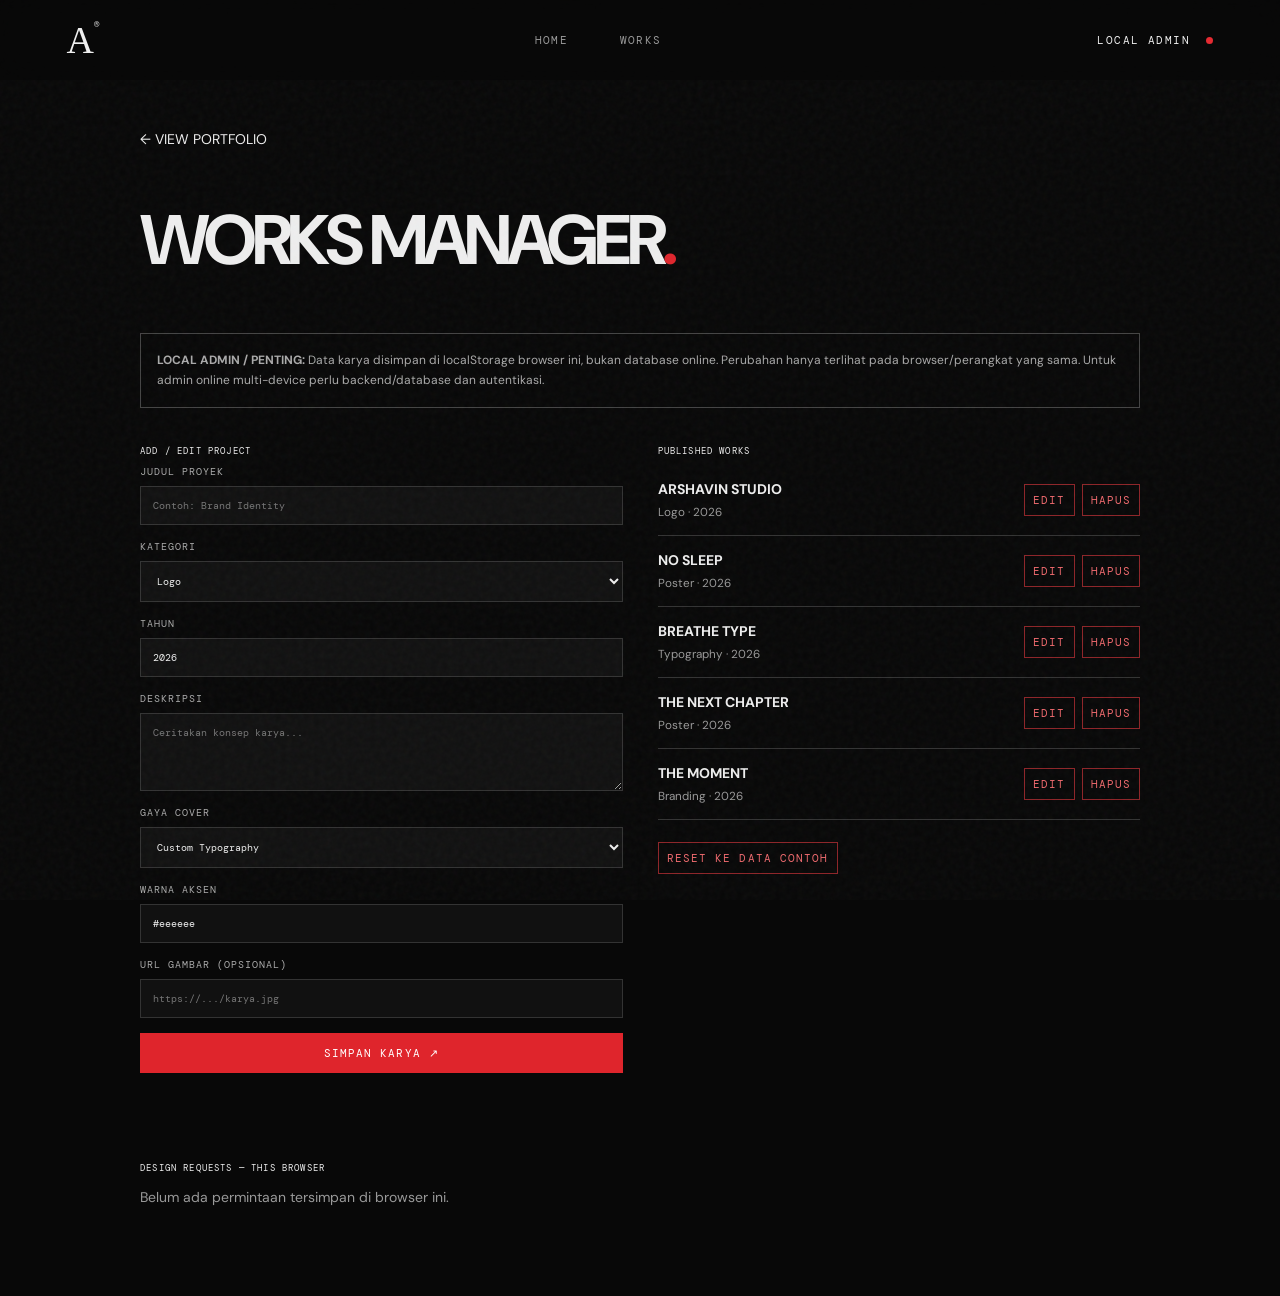
==== admin.html @ aab449c4 "Add files via upload" ====
<!doctype html><html lang="id"><head><meta charset="utf-8"><meta name="viewport" content="width=device-width,initial-scale=1"><title>Local Admin — ARSHAVIN®</title><link href="https://fonts.googleapis.com/css2?family=DM+Mono:wght@400;500&family=DM+Sans:wght@400;500;600;700&display=swap" rel="stylesheet"><link rel="stylesheet" href="style.css"><style>.admin{max-width:1000px;margin:50px auto 90px}.admin h1{font-size:clamp(36px,6vw,70px);letter-spacing:-.07em}.admin-note{border:1px solid #444;padding:16px;color:#aaa;line-height:1.7;font-size:12px}.admin-layout{display:grid;grid-template-columns:1fr 1fr;gap:35px;margin-top:30px}.admin-form{display:grid;gap:15px}.admin-form label{display:grid;gap:8px;font:10px 'DM Mono';letter-spacing:.1em;color:#aaa}.admin-form input,.admin-form select,.admin-form textarea{padding:12px;background:#111;border:1px solid #333;color:#eee;width:100%}.admin-form button,.danger{border:0;background:#df252c;color:white;padding:13px;cursor:pointer;font:11px 'DM Mono';letter-spacing:.1em}.list-item{display:flex;justify-content:space-between;align-items:center;gap:10px;padding:15px 0;border-bottom:1px solid #333}.list-item small{display:block;color:#999;margin-top:6px}.danger{background:transparent;border:1px solid #8e2428;color:#ef696d;padding:8px}.requests{margin-top:50px}.request-item{padding:15px 0;border-bottom:1px solid #333;line-height:1.7}.request-item small{color:#999}@media(max-width:700px){.admin{margin-top:30px}.admin-layout{grid-template-columns:1fr}}</style></head><body><div class="grain"></div><header class="nav"><a class="brand-mark" href="index.html">A<span>®</span></a><nav><a href="index.html#home">HOME</a><a href="index.html#works">WORKS</a></nav><div class="nav-right"><span class="availability">LOCAL ADMIN <b></b></span></div></header><main class="wrap admin"><a class="back" href="index.html">← VIEW PORTFOLIO</a><h1>WORKS MANAGER<span style="color:#df252c">.</span></h1><div class="admin-note"><b>LOCAL ADMIN / PENTING:</b> Data karya disimpan di localStorage browser ini, bukan database online. Perubahan hanya terlihat pada browser/perangkat yang sama. Untuk admin online multi-device perlu backend/database dan autentikasi.</div><div class="admin-layout"><section><h2 class="mono">ADD / EDIT PROJECT</h2><form id="projectForm" class="admin-form"><input type="hidden" name="oldId"><label>JUDUL PROYEK<input name="title" required placeholder="Contoh: Brand Identity"></label><label>KATEGORI<select name="category"><option>Logo</option><option>Poster</option><option>Typography</option><option>Branding</option></select></label><label>TAHUN<input name="year" value="2026" required></label><label>DESKRIPSI<textarea name="desc" rows="4" placeholder="Ceritakan konsep karya..."></textarea></label><label>GAYA COVER<select name="style"><option value="custom">Custom Typography</option><option value="logo">Signature Logo</option><option value="nosleep">Red Poster</option><option value="type">Typography</option><option value="orb">Monochrome Orb</option><option value="moment">Symbol</option></select></label><label>WARNA AKSEN<input name="color" value="#eeeeee"></label><label>URL GAMBAR (OPSIONAL)<input name="image" placeholder="https://.../karya.jpg"></label><button type="submit" id="saveBtn">SIMPAN KARYA ↗</button><button type="button" id="cancelEdit" style="display:none;background:#333">BATAL EDIT</button><p id="status" class="form-message"></p></form></section><section><h2 class="mono">PUBLISHED WORKS</h2><div id="adminList"></div><button id="resetBtn" class="danger" style="margin-top:22px">RESET KE DATA CONTOH</button></section></div><section class="requests"><h2 class="mono">DESIGN REQUESTS — THIS BROWSER</h2><div id="requestList"></div></section></main><script src="app.js"></script><script>const form=document.getElementById('projectForm'),statusEl=document.getElementById('status');let projects=readProjects();function save(){localStorage.setItem('arshavinProjects',JSON.stringify(projects));renderList();statusEl.textContent='Tersimpan di browser ini.'}function renderList(){document.getElementById('adminList').innerHTML=projects.map(p=>`<div class="list-item"><div><b>${escapeHtml(p.title)}</b><small>${escapeHtml(p.category)} · ${escapeHtml(p.year)}</small></div><div style="display:flex;gap:7px"><button class="danger" data-edit="${escapeHtml(p.id)}">EDIT</button><button class="danger" data-delete="${escapeHtml(p.id)}">HAPUS</button></div></div>`).join('')||'<p class="muted">Belum ada karya.</p>';document.querySelectorAll('[data-edit]').forEach(b=>b.onclick=()=>edit(b.dataset.edit));document.querySelectorAll('[data-delete]').forEach(b=>b.onclick=()=>{if(confirm('Hapus karya ini?')){projects=projects.filter(p=>p.id!==b.dataset.delete);save()}})}function edit(id){const p=projects.find(x=>x.id===id);if(!p)return;Object.keys(p).forEach(k=>{if(form.elements[k])form.elements[k].value=p[k]});form.elements.oldId.value=id;document.getElementById('saveBtn').textContent='UPDATE KARYA ↗';document.getElementById('cancelEdit').style.display='block';scrollTo({top:0,behavior:'smooth'})}form.onsubmit=e=>{e.preventDefault();const d=Object.fromEntries(new FormData(form)),id=d.title.toLowerCase().trim().replace(/[^a-z0-9]+/g,'-').replace(/^-|-$/g,'')||'project',p={id,title:d.title,category:d.category,year:d.year,desc:d.desc,style:d.style,color:d.color||'#eee',image:d.image};if(d.oldId)projects=projects.map(x=>x.id===d.oldId?p:x);else{if(projects.some(x=>x.id===id)){statusEl.textContent='Judul sudah ada. Pakai judul lain.';return}projects.unshift(p)}save();form.reset();form.elements.year.value='2026';form.elements.color.value='#eeeeee';form.elements.oldId.value='';document.getElementById('saveBtn').textContent='SIMPAN KARYA ↗';document.getElementById('cancelEdit').style.display='none'};document.getElementById('cancelEdit').onclick=()=>{form.reset();form.elements.year.value='2026';form.elements.color.value='#eeeeee';form.elements.oldId.value='';document.getElementById('saveBtn').textContent='SIMPAN KARYA ↗';document.getElementById('cancelEdit').style.display='none';statusEl.textContent=''};document.getElementById('resetBtn').onclick=()=>{if(confirm('Kembalikan semua karya contoh? Karya tambahan akan hilang.')){projects=[...seedProjects];save()}};const req=JSON.parse(localStorage.getItem('arshavinRequests')||'[]');document.getElementById('requestList').innerHTML=req.length?req.slice().reverse().map(r=>`<div class="request-item"><b>${escapeHtml(r.name)}</b> — ${escapeHtml(r.type)}<br><small>${escapeHtml(r.contact)} · ${new Date(r.created).toLocaleString('id-ID')}</small><p>${escapeHtml(r.details)}</p></div>`).join(''):'<p class="muted">Belum ada permintaan tersimpan di browser ini.</p>';renderList();</script></body></html>
---- style.css ----
*{box-sizing:border-box}html{scroll-behavior:smooth;scroll-padding-top:90px}body{margin:0;background:#080808;color:#eee;font:14px 'DM Sans',sans-serif;transition:background .5s,color .5s;overflow-x:hidden}body.light{background:#efeee9;color:#141414}a{color:inherit;text-decoration:none}button,input,textarea,select{font:inherit}.grain{pointer-events:none;position:fixed;inset:0;z-index:8;opacity:.04;background-image:url("data:image/svg+xml,%3Csvg viewBox='0 0 180 180' xmlns='http://www.w3.org/2000/svg'%3E%3Cfilter id='n'%3E%3CfeTurbulence type='fractalNoise' baseFrequency='.9' numOctaves='3'/%3E%3C/filter%3E%3Crect width='100%25' height='100%25' filter='url(%23n)'/%3E%3C/svg%3E")}.wrap{margin:0 5.2%}.nav{height:80px;padding:0 5.2%;display:flex;align-items:center;justify-content:space-between;position:sticky;top:0;z-index:10;background:rgba(8,8,8,.8);backdrop-filter:blur(18px)}.light .nav{background:rgba(239,238,233,.82)}.brand-mark{font:38px Italianno,cursive}.brand-mark span{font:9px 'DM Mono';vertical-align:top}.nav nav{display:flex;gap:clamp(22px,4vw,58px)}.nav nav a,.availability,.filter,.eyebrow,.role,.text-link,.heading-label h2,.mono,.footer{font:11px 'DM Mono';letter-spacing:.13em}.nav nav a{color:#999;padding:12px 0}.nav nav a.active{color:inherit;border-bottom:2px solid #e52b32}.nav-right{display:flex;align-items:center;gap:18px}.icon-btn,.menu-btn{background:none;color:inherit;border:0;font-size:22px;cursor:pointer}.divider{height:24px;width:1px;background:#555}.availability{white-space:nowrap}.availability b{display:inline-block;background:#e52b32;width:7px;height:7px;border-radius:50%;margin-left:8px}.menu-btn{display:none}.hero{min-height:465px;padding:36px 0 48px;display:grid;grid-template-columns:1.1fr .9fr;align-items:center;gap:3%}.hero-copy{position:relative;padding-left:8%}.eyebrow{color:#aaa;letter-spacing:.23em}.hero-name{display:flex;flex-direction:column;align-items:flex-start;line-height:.76;margin:0}.signature{font:clamp(105px,11vw,164px) Italianno,cursive;white-space:nowrap;position:relative;z-index:1}.surname{font-size:clamp(42px,5vw,76px);font-weight:500;letter-spacing:-.07em;margin-left:28%;margin-top:-4px;white-space:nowrap}.role{color:#aaa;letter-spacing:.15em;margin:30px 0 25px;white-space:nowrap}.role b{color:#e52b32;padding:0 8px}.intro{color:#bbb;line-height:1.8;font-size:13px}.text-link{display:inline-flex;align-items:center;gap:18px;margin-top:22px}.text-link span{font:29px Arial;color:#e52b32;transition:transform .3s}.text-link:hover span{transform:translateX(7px)}.scroll-note{position:absolute;left:0;bottom:0;writing-mode:vertical-rl;transform:rotate(180deg);font:10px 'DM Mono';letter-spacing:.15em;display:flex;gap:12px;align-items:center}.scroll-note i{height:45px;width:1px;background:#777}.hero-art{position:relative;min-height:330px;display:flex;align-items:center;justify-content:center}.portrait-art{width:91%;height:330px;position:relative;overflow:hidden;filter:grayscale(1);background:radial-gradient(ellipse at 70% 25%,#777,#333 35%,#101010 70%);box-shadow:20px 20px #050505}.portrait-art:before{content:'';position:absolute;inset:0;background:repeating-linear-gradient(115deg,transparent 0 16px,#ffffff0b 17px 18px),linear-gradient(120deg,transparent 30%,#000b 72%)}.portrait-shape{position:absolute;right:7%;top:-12%;width:55%;height:125%;border-radius:48% 45% 20% 30%;background:linear-gradient(110deg,#161616,#888 42%,#161616 70%);transform:rotate(-12deg)}.face-lines{position:absolute;right:17%;top:16%;width:37%;height:57%;border-radius:50%;border-top:18px solid #090909;border-bottom:10px solid #090909;transform:rotate(-12deg)}.big-a{position:absolute;right:3%;bottom:-45px;font:230px Italianno,cursive;color:#df202b;filter:none}.art-signature{position:absolute;right:8%;bottom:18px;font-weight:700;line-height:1.1;transform:rotate(-10deg)}.art-signature small{display:block;font:8px 'DM Mono';margin-top:5px}.art-year{position:absolute;right:4%;top:50%;font:9px 'DM Mono';line-height:1.4;color:#aaa}.art-caption{position:absolute;left:-2%;top:17%;z-index:2;font:9px/1.8 'DM Mono';color:#aaa}.art-caption i{display:block;width:24px;height:2px;background:#e52b32;margin-top:16px}.art-index{position:absolute;bottom:0;left:6%;font:9px 'DM Mono';color:#777}.works,.about,.contact{border-top:1px solid #454545}.works{padding:30px 0 56px}.section-heading{display:flex;justify-content:space-between;align-items:center;margin-bottom:30px}.heading-label{display:flex;align-items:center;gap:18px}.heading-label>span{color:#e52b32;font:12px 'DM Mono'}.heading-label i{width:42px;height:1px;background:#666}.heading-label h2{font-weight:500}.filters{display:flex;gap:clamp(15px,3vw,35px)}.filter{border:0;background:none;color:#999;cursor:pointer;padding:8px 0;position:relative}.filter.active{color:inherit}.filter.active:after{content:'';height:2px;background:#e52b32;position:absolute;bottom:0;left:0;right:0}.project-grid{display:grid;grid-template-columns:repeat(5,minmax(0,1fr));gap:25px 2.1%}.project-card{cursor:pointer;min-width:0;animation:rise .65s both}.project-art{aspect-ratio:1;background:#111;border:1px solid #303030;position:relative;overflow:hidden;display:flex;align-items:center;justify-content:center;transition:transform .4s,border-color .4s}.project-card:hover .project-art{transform:translateY(-5px);border-color:#777}.project-art:after{content:'VIEW PROJECT ↗';position:absolute;bottom:0;left:0;right:0;background:#df252ceF;padding:13px;font:10px 'DM Mono';letter-spacing:.12em;transform:translateY(100%);transition:transform .3s}.project-card:hover .project-art:after{transform:translateY(0)}.project-meta{display:flex;justify-content:space-between;color:#999;font:10px 'DM Mono';margin-top:10px}.project-title{font-size:12px;font-weight:600;margin-top:10px}.art-logo{font:105px Italianno,cursive;position:relative}.art-logo:after{content:'✦';position:absolute;right:-27px;top:4px;font:25px serif}.art-nosleep{font-size:clamp(35px,5vw,76px);font-weight:700;line-height:.8;letter-spacing:-.08em;color:#f1252c;text-align:center;background:radial-gradient(ellipse at 60%,#82171a,#090909 70%)}.art-nosleep span{display:block}.art-type{font:clamp(36px,4vw,65px)/.8 Georgia,serif;letter-spacing:-.1em;writing-mode:vertical-rl;transform:scaleX(1.4)}.art-orb:before{content:'';width:57%;aspect-ratio:1;border-radius:50%;background:radial-gradient(circle at 32% 27%,#eee,#777 30%,#171717 72%);box-shadow:0 0 30px #444}.art-moment span{font-size:78px;transform:skew(-25deg) rotate(-18deg);text-shadow:10px 8px #444}.art-custom{font-size:34px;font-weight:700;letter-spacing:-.08em;text-align:center;padding:12px;overflow-wrap:anywhere}.art-custom small{display:block;font:9px 'DM Mono';letter-spacing:.14em;margin-top:14px}.about,.contact{padding:32px 0 65px}.about-grid,.contact-grid{display:grid;grid-template-columns:1fr 1fr;gap:10%;padding:15px 5%}.about-big{font-size:clamp(35px,5vw,66px);line-height:1.05;letter-spacing:-.06em;margin:0}.about-big em,.contact-title em{font:1.25em Italianno,cursive;color:#e52b32}.about-copy{line-height:1.9;color:#b5b5b5;max-width:440px}.mono{font-size:9px}.muted{color:#999}.contact-title{font-size:clamp(38px,5vw,66px);line-height:1.02;letter-spacing:-.07em;font-weight:500;margin:10px 0 24px}.request-form{display:grid;gap:18px}.request-form label,.admin-form label{display:grid;gap:9px;color:#aaa;font:10px 'DM Mono';letter-spacing:.12em}.request-form input,.request-form select,.request-form textarea{width:100%;background:transparent;border:0;border-bottom:1px solid #444;color:inherit;padding:12px 0;outline:none;border-radius:0;font:13px 'DM Sans';resize:vertical}.request-form select option{background:#111;color:#eee}.submit-btn{display:flex;justify-content:space-between;background:#e52b32;color:white;border:0;padding:16px;cursor:pointer;font:11px 'DM Mono';letter-spacing:.12em}.form-message{font-size:12px;color:#e52b32}.footer{border-top:1px solid #333;padding:25px 0 35px;display:flex;justify-content:space-between;gap:20px;color:#888;font-size:9px;letter-spacing:.03em}.footer div{display:flex;gap:12px;align-items:center}.admin-shortcut{margin-left:16px;color:#666}.light .project-art{background-color:#e1dfda;border-color:#ccc}.light .portrait-art{box-shadow:20px 20px #d7d5cf}.light .intro,.light .about-copy{color:#555}.light .nav nav a{color:#777}.light .nav nav a.active{color:#111}.light .works,.light .about,.light .contact{border-color:#c9c7c0}.light .request-form input,.light .request-form textarea,.light .request-form select{border-color:#c6c4be}.light .art-logo,.light .art-type,.light .art-moment span{color:#111}.light .art-orb{background:#ddd}@keyframes rise{from{opacity:0;transform:translateY(18px)}to{opacity:1;transform:translateY(0)}}.reveal{opacity:0;transform:translateY(18px);transition:opacity .8s,transform .8s}.reveal.visible{opacity:1;transform:translateY(0)}@media(max-width:1000px){.hero{grid-template-columns:1fr 1fr}.signature{font-size:clamp(90px,12vw,130px)}.surname{font-size:clamp(38px,5vw,58px)}.role{font-size:9px}.project-grid{grid-template-columns:repeat(3,minmax(0,1fr));gap:25px 3%}}@media(max-width:680px){.nav{height:68px;padding:0 5%}.nav nav{display:none;position:absolute;top:67px;left:0;right:0;margin:0;padding:20px 5%;background:#111;flex-direction:column;gap:18px}.nav nav.open{display:flex}.menu-btn{display:block}.nav-right{gap:11px}.availability{font-size:8px}.divider{height:20px}.hero{display:flex;flex-direction:column;align-items:stretch;padding-top:40px;gap:35px}.hero-copy{padding:0 0 10px 7%}.signature{font-size:clamp(90px,22vw,130px)}.surname{font-size:clamp(39px,10vw,60px);margin-left:22%}.role{white-space:normal;line-height:1.8;margin-top:24px}.hero-art{min-height:260px;margin-left:4%}.portrait-art{height:260px}.art-caption{left:0;top:10%}.big-a{font-size:190px}.works{padding-top:25px}.section-heading{align-items:flex-start;flex-direction:column;gap:14px;margin-bottom:20px}.filters{width:100%;overflow-x:auto;gap:24px;padding-bottom:4px}.filter{white-space:nowrap}.project-grid{grid-template-columns:repeat(2,minmax(0,1fr));gap:24px 4%}.art-logo{font-size:85px}.art-type{font-size:45px}.art-moment span{font-size:55px}.about-grid,.contact-grid{grid-template-columns:1fr;gap:25px;padding:10px 2%}.contact-title{font-size:48px}.footer{flex-direction:column;line-height:1.8}.footer div{flex-wrap:wrap}}@media(prefers-reduced-motion:reduce){*,*:before,*:after{scroll-behavior:auto!important;animation:none!important;transition:none!important}}
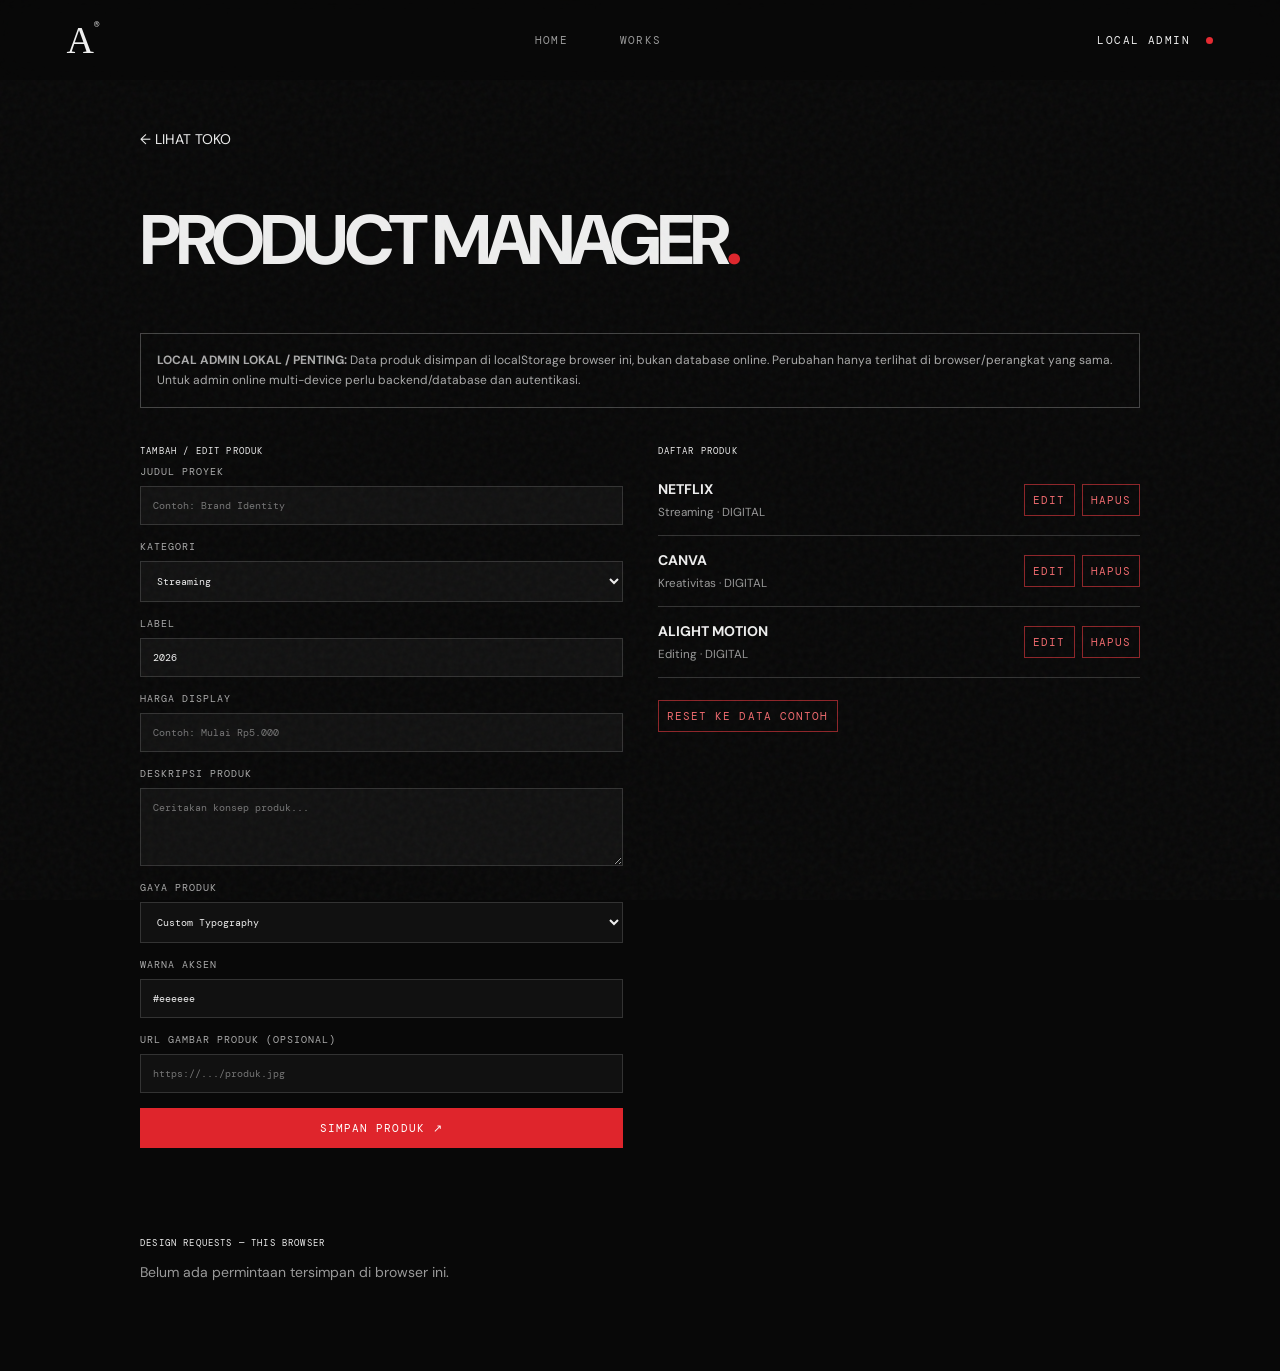
==== commit a74809c1: "Add files via upload" ====
--- a/admin.html
+++ b/admin.html
@@ -1 +1 @@
-<!doctype html><html lang="id"><head><meta charset="utf-8"><meta name="viewport" content="width=device-width,initial-scale=1"><title>Local Admin — ARSHAVIN®</title><link href="https://fonts.googleapis.com/css2?family=DM+Mono:wght@400;500&family=DM+Sans:wght@400;500;600;700&display=swap" rel="stylesheet"><link rel="stylesheet" href="style.css"><style>.admin{max-width:1000px;margin:50px auto 90px}.admin h1{font-size:clamp(36px,6vw,70px);letter-spacing:-.07em}.admin-note{border:1px solid #444;padding:16px;color:#aaa;line-height:1.7;font-size:12px}.admin-layout{display:grid;grid-template-columns:1fr 1fr;gap:35px;margin-top:30px}.admin-form{display:grid;gap:15px}.admin-form label{display:grid;gap:8px;font:10px 'DM Mono';letter-spacing:.1em;color:#aaa}.admin-form input,.admin-form select,.admin-form textarea{padding:12px;background:#111;border:1px solid #333;color:#eee;width:100%}.admin-form button,.danger{border:0;background:#df252c;color:white;padding:13px;cursor:pointer;font:11px 'DM Mono';letter-spacing:.1em}.list-item{display:flex;justify-content:space-between;align-items:center;gap:10px;padding:15px 0;border-bottom:1px solid #333}.list-item small{display:block;color:#999;margin-top:6px}.danger{background:transparent;border:1px solid #8e2428;color:#ef696d;padding:8px}.requests{margin-top:50px}.request-item{padding:15px 0;border-bottom:1px solid #333;line-height:1.7}.request-item small{color:#999}@media(max-width:700px){.admin{margin-top:30px}.admin-layout{grid-template-columns:1fr}}</style></head><body><div class="grain"></div><header class="nav"><a class="brand-mark" href="index.html">A<span>®</span></a><nav><a href="index.html#home">HOME</a><a href="index.html#works">WORKS</a></nav><div class="nav-right"><span class="availability">LOCAL ADMIN <b></b></span></div></header><main class="wrap admin"><a class="back" href="index.html">← VIEW PORTFOLIO</a><h1>WORKS MANAGER<span style="color:#df252c">.</span></h1><div class="admin-note"><b>LOCAL ADMIN / PENTING:</b> Data karya disimpan di localStorage browser ini, bukan database online. Perubahan hanya terlihat pada browser/perangkat yang sama. Untuk admin online multi-device perlu backend/database dan autentikasi.</div><div class="admin-layout"><section><h2 class="mono">ADD / EDIT PROJECT</h2><form id="projectForm" class="admin-form"><input type="hidden" name="oldId"><label>JUDUL PROYEK<input name="title" required placeholder="Contoh: Brand Identity"></label><label>KATEGORI<select name="category"><option>Logo</option><option>Poster</option><option>Typography</option><option>Branding</option></select></label><label>TAHUN<input name="year" value="2026" required></label><label>DESKRIPSI<textarea name="desc" rows="4" placeholder="Ceritakan konsep karya..."></textarea></label><label>GAYA COVER<select name="style"><option value="custom">Custom Typography</option><option value="logo">Signature Logo</option><option value="nosleep">Red Poster</option><option value="type">Typography</option><option value="orb">Monochrome Orb</option><option value="moment">Symbol</option></select></label><label>WARNA AKSEN<input name="color" value="#eeeeee"></label><label>URL GAMBAR (OPSIONAL)<input name="image" placeholder="https://.../karya.jpg"></label><button type="submit" id="saveBtn">SIMPAN KARYA ↗</button><button type="button" id="cancelEdit" style="display:none;background:#333">BATAL EDIT</button><p id="status" class="form-message"></p></form></section><section><h2 class="mono">PUBLISHED WORKS</h2><div id="adminList"></div><button id="resetBtn" class="danger" style="margin-top:22px">RESET KE DATA CONTOH</button></section></div><section class="requests"><h2 class="mono">DESIGN REQUESTS — THIS BROWSER</h2><div id="requestList"></div></section></main><script src="app.js"></script><script>const form=document.getElementById('projectForm'),statusEl=document.getElementById('status');let projects=readProjects();function save(){localStorage.setItem('arshavinProjects',JSON.stringify(projects));renderList();statusEl.textContent='Tersimpan di browser ini.'}function renderList(){document.getElementById('adminList').innerHTML=projects.map(p=>`<div class="list-item"><div><b>${escapeHtml(p.title)}</b><small>${escapeHtml(p.category)} · ${escapeHtml(p.year)}</small></div><div style="display:flex;gap:7px"><button class="danger" data-edit="${escapeHtml(p.id)}">EDIT</button><button class="danger" data-delete="${escapeHtml(p.id)}">HAPUS</button></div></div>`).join('')||'<p class="muted">Belum ada karya.</p>';document.querySelectorAll('[data-edit]').forEach(b=>b.onclick=()=>edit(b.dataset.edit));document.querySelectorAll('[data-delete]').forEach(b=>b.onclick=()=>{if(confirm('Hapus karya ini?')){projects=projects.filter(p=>p.id!==b.dataset.delete);save()}})}function edit(id){const p=projects.find(x=>x.id===id);if(!p)return;Object.keys(p).forEach(k=>{if(form.elements[k])form.elements[k].value=p[k]});form.elements.oldId.value=id;document.getElementById('saveBtn').textContent='UPDATE KARYA ↗';document.getElementById('cancelEdit').style.display='block';scrollTo({top:0,behavior:'smooth'})}form.onsubmit=e=>{e.preventDefault();const d=Object.fromEntries(new FormData(form)),id=d.title.toLowerCase().trim().replace(/[^a-z0-9]+/g,'-').replace(/^-|-$/g,'')||'project',p={id,title:d.title,category:d.category,year:d.year,desc:d.desc,style:d.style,color:d.color||'#eee',image:d.image};if(d.oldId)projects=projects.map(x=>x.id===d.oldId?p:x);else{if(projects.some(x=>x.id===id)){statusEl.textContent='Judul sudah ada. Pakai judul lain.';return}projects.unshift(p)}save();form.reset();form.elements.year.value='2026';form.elements.color.value='#eeeeee';form.elements.oldId.value='';document.getElementById('saveBtn').textContent='SIMPAN KARYA ↗';document.getElementById('cancelEdit').style.display='none'};document.getElementById('cancelEdit').onclick=()=>{form.reset();form.elements.year.value='2026';form.elements.color.value='#eeeeee';form.elements.oldId.value='';document.getElementById('saveBtn').textContent='SIMPAN KARYA ↗';document.getElementById('cancelEdit').style.display='none';statusEl.textContent=''};document.getElementById('resetBtn').onclick=()=>{if(confirm('Kembalikan semua karya contoh? Karya tambahan akan hilang.')){projects=[...seedProjects];save()}};const req=JSON.parse(localStorage.getItem('arshavinRequests')||'[]');document.getElementById('requestList').innerHTML=req.length?req.slice().reverse().map(r=>`<div class="request-item"><b>${escapeHtml(r.name)}</b> — ${escapeHtml(r.type)}<br><small>${escapeHtml(r.contact)} · ${new Date(r.created).toLocaleString('id-ID')}</small><p>${escapeHtml(r.details)}</p></div>`).join(''):'<p class="muted">Belum ada permintaan tersimpan di browser ini.</p>';renderList();</script></body></html>+<!doctype html><html lang="id"><head><meta charset="utf-8"><meta name="viewport" content="width=device-width,initial-scale=1"><title>Local Admin — GITS STORE®</title><link href="https://fonts.googleapis.com/css2?family=DM+Mono:wght@400;500&family=DM+Sans:wght@400;500;600;700&display=swap" rel="stylesheet"><link rel="stylesheet" href="style.css"><style>.admin{max-width:1000px;margin:50px auto 90px}.admin h1{font-size:clamp(36px,6vw,70px);letter-spacing:-.07em}.admin-note{border:1px solid #444;padding:16px;color:#aaa;line-height:1.7;font-size:12px}.admin-layout{display:grid;grid-template-columns:1fr 1fr;gap:35px;margin-top:30px}.admin-form{display:grid;gap:15px}.admin-form label{display:grid;gap:8px;font:10px 'DM Mono';letter-spacing:.1em;color:#aaa}.admin-form input,.admin-form select,.admin-form textarea{padding:12px;background:#111;border:1px solid #333;color:#eee;width:100%}.admin-form button,.danger{border:0;background:#df252c;color:white;padding:13px;cursor:pointer;font:11px 'DM Mono';letter-spacing:.1em}.list-item{display:flex;justify-content:space-between;align-items:center;gap:10px;padding:15px 0;border-bottom:1px solid #333}.list-item small{display:block;color:#999;margin-top:6px}.danger{background:transparent;border:1px solid #8e2428;color:#ef696d;padding:8px}.requests{margin-top:50px}.request-item{padding:15px 0;border-bottom:1px solid #333;line-height:1.7}.request-item small{color:#999}@media(max-width:700px){.admin{margin-top:30px}.admin-layout{grid-template-columns:1fr}}</style></head><body><div class="grain"></div><header class="nav"><a class="brand-mark" href="index.html">A<span>®</span></a><nav><a href="index.html#home">HOME</a><a href="index.html#works">WORKS</a></nav><div class="nav-right"><span class="availability">LOCAL ADMIN <b></b></span></div></header><main class="wrap admin"><a class="back" href="index.html">← LIHAT TOKO</a><h1>PRODUCT MANAGER<span style="color:#df252c">.</span></h1><div class="admin-note"><b>LOCAL ADMIN LOKAL / PENTING:</b> Data produk disimpan di localStorage browser ini, bukan database online. Perubahan hanya terlihat di browser/perangkat yang sama. Untuk admin online multi-device perlu backend/database dan autentikasi.</div><div class="admin-layout"><section><h2 class="mono">TAMBAH / EDIT PRODUK</h2><form id="produkForm" class="admin-form"><input type="hidden" name="oldId"><label>JUDUL PROYEK<input name="title" required placeholder="Contoh: Brand Identity"></label><label>KATEGORI<select name="category"><option>Streaming</option><option>Kreativitas</option><option>Editing</option></select></label><label>LABEL<input name="year" value="2026" required></label><label>HARGA DISPLAY<input name="price" placeholder="Contoh: Mulai Rp5.000"></label><label>DESKRIPSI PRODUK<textarea name="desc" rows="4" placeholder="Ceritakan konsep produk..."></textarea></label><label>GAYA PRODUK<select name="style"><option value="custom">Custom Typography</option><option value="netflix">Netflix</option><option value="canva">Canva</option><option value="alight">Alight Motion</option></select></label><label>WARNA AKSEN<input name="color" value="#eeeeee"></label><label>URL GAMBAR PRODUK (OPSIONAL)<input name="image" placeholder="https://.../produk.jpg"></label><button type="submit" id="saveBtn">SIMPAN PRODUK ↗</button><button type="button" id="cancelEdit" style="display:none;background:#333">BATAL EDIT</button><p id="status" class="form-message"></p></form></section><section><h2 class="mono">DAFTAR PRODUK</h2><div id="adminList"></div><button id="resetBtn" class="danger" style="margin-top:22px">RESET KE DATA CONTOH</button></section></div><section class="requests"><h2 class="mono">DESIGN REQUESTS — THIS BROWSER</h2><div id="requestList"></div></section></main><script src="app.js"></script><script>const form=document.getElementById('produkForm'),statusEl=document.getElementById('status');let produks=readProjects();function save(){localStorage.setItem('gitsProducts',JSON.stringify(produks));renderList();statusEl.textContent='Tersimpan di browser ini.'}function renderList(){document.getElementById('adminList').innerHTML=produks.map(p=>`<div class="list-item"><div><b>${escapeHtml(p.title)}</b><small>${escapeHtml(p.category)} · ${escapeHtml(p.year)}</small></div><div style="display:flex;gap:7px"><button class="danger" data-edit="${escapeHtml(p.id)}">EDIT</button><button class="danger" data-delete="${escapeHtml(p.id)}">HAPUS</button></div></div>`).join('')||'<p class="muted">Belum ada produk.</p>';document.querySelectorAll('[data-edit]').forEach(b=>b.onclick=()=>edit(b.dataset.edit));document.querySelectorAll('[data-delete]').forEach(b=>b.onclick=()=>{if(confirm('Hapus produk ini?')){produks=produks.filter(p=>p.id!==b.dataset.delete);save()}})}function edit(id){const p=produks.find(x=>x.id===id);if(!p)return;Object.keys(p).forEach(k=>{if(form.elements[k])form.elements[k].value=p[k]});form.elements.oldId.value=id;document.getElementById('saveBtn').textContent='UPDATE PRODUK ↗';document.getElementById('cancelEdit').style.display='block';scrollTo({top:0,behavior:'smooth'})}form.onsubmit=e=>{e.preventDefault();const d=Object.fromEntries(new FormData(form)),id=d.title.toLowerCase().trim().replace(/[^a-z0-9]+/g,'-').replace(/^-|-$/g,'')||'produk',p={id,title:d.title,category:d.category,year:d.year,desc:d.desc,style:d.style,color:d.color||'#eee',image:d.image,price:d.price||'Cek harga'};if(d.oldId)produks=produks.map(x=>x.id===d.oldId?p:x);else{if(produks.some(x=>x.id===id)){statusEl.textContent='Judul sudah ada. Pakai judul lain.';return}produks.unshift(p)}save();form.reset();form.elements.year.value='2026';form.elements.color.value='#eeeeee';form.elements.oldId.value='';document.getElementById('saveBtn').textContent='SIMPAN PRODUK ↗';document.getElementById('cancelEdit').style.display='none'};document.getElementById('cancelEdit').onclick=()=>{form.reset();form.elements.year.value='2026';form.elements.color.value='#eeeeee';form.elements.oldId.value='';document.getElementById('saveBtn').textContent='SIMPAN PRODUK ↗';document.getElementById('cancelEdit').style.display='none';statusEl.textContent=''};document.getElementById('resetBtn').onclick=()=>{if(confirm('Kembalikan semua produk contoh? Produk tambahan akan hilang.')){produks=[...seedProjects];save()}};const req=JSON.parse(localStorage.getItem('gitsRequests')||'[]');document.getElementById('requestList').innerHTML=req.length?req.slice().reverse().map(r=>`<div class="request-item"><b>${escapeHtml(r.name)}</b> — ${escapeHtml(r.type)}<br><small>${escapeHtml(r.contact)} · ${new Date(r.created).toLocaleString('id-ID')}</small><p>${escapeHtml(r.details)}</p></div>`).join(''):'<p class="muted">Belum ada permintaan tersimpan di browser ini.</p>';renderList();</script></body></html>
--- a/style.css
+++ b/style.css
@@ -1 +1,6 @@
-*{box-sizing:border-box}html{scroll-behavior:smooth;scroll-padding-top:90px}body{margin:0;background:#080808;color:#eee;font:14px 'DM Sans',sans-serif;transition:background .5s,color .5s;overflow-x:hidden}body.light{background:#efeee9;color:#141414}a{color:inherit;text-decoration:none}button,input,textarea,select{font:inherit}.grain{pointer-events:none;position:fixed;inset:0;z-index:8;opacity:.04;background-image:url("data:image/svg+xml,%3Csvg viewBox='0 0 180 180' xmlns='http://www.w3.org/2000/svg'%3E%3Cfilter id='n'%3E%3CfeTurbulence type='fractalNoise' baseFrequency='.9' numOctaves='3'/%3E%3C/filter%3E%3Crect width='100%25' height='100%25' filter='url(%23n)'/%3E%3C/svg%3E")}.wrap{margin:0 5.2%}.nav{height:80px;padding:0 5.2%;display:flex;align-items:center;justify-content:space-between;position:sticky;top:0;z-index:10;background:rgba(8,8,8,.8);backdrop-filter:blur(18px)}.light .nav{background:rgba(239,238,233,.82)}.brand-mark{font:38px Italianno,cursive}.brand-mark span{font:9px 'DM Mono';vertical-align:top}.nav nav{display:flex;gap:clamp(22px,4vw,58px)}.nav nav a,.availability,.filter,.eyebrow,.role,.text-link,.heading-label h2,.mono,.footer{font:11px 'DM Mono';letter-spacing:.13em}.nav nav a{color:#999;padding:12px 0}.nav nav a.active{color:inherit;border-bottom:2px solid #e52b32}.nav-right{display:flex;align-items:center;gap:18px}.icon-btn,.menu-btn{background:none;color:inherit;border:0;font-size:22px;cursor:pointer}.divider{height:24px;width:1px;background:#555}.availability{white-space:nowrap}.availability b{display:inline-block;background:#e52b32;width:7px;height:7px;border-radius:50%;margin-left:8px}.menu-btn{display:none}.hero{min-height:465px;padding:36px 0 48px;display:grid;grid-template-columns:1.1fr .9fr;align-items:center;gap:3%}.hero-copy{position:relative;padding-left:8%}.eyebrow{color:#aaa;letter-spacing:.23em}.hero-name{display:flex;flex-direction:column;align-items:flex-start;line-height:.76;margin:0}.signature{font:clamp(105px,11vw,164px) Italianno,cursive;white-space:nowrap;position:relative;z-index:1}.surname{font-size:clamp(42px,5vw,76px);font-weight:500;letter-spacing:-.07em;margin-left:28%;margin-top:-4px;white-space:nowrap}.role{color:#aaa;letter-spacing:.15em;margin:30px 0 25px;white-space:nowrap}.role b{color:#e52b32;padding:0 8px}.intro{color:#bbb;line-height:1.8;font-size:13px}.text-link{display:inline-flex;align-items:center;gap:18px;margin-top:22px}.text-link span{font:29px Arial;color:#e52b32;transition:transform .3s}.text-link:hover span{transform:translateX(7px)}.scroll-note{position:absolute;left:0;bottom:0;writing-mode:vertical-rl;transform:rotate(180deg);font:10px 'DM Mono';letter-spacing:.15em;display:flex;gap:12px;align-items:center}.scroll-note i{height:45px;width:1px;background:#777}.hero-art{position:relative;min-height:330px;display:flex;align-items:center;justify-content:center}.portrait-art{width:91%;height:330px;position:relative;overflow:hidden;filter:grayscale(1);background:radial-gradient(ellipse at 70% 25%,#777,#333 35%,#101010 70%);box-shadow:20px 20px #050505}.portrait-art:before{content:'';position:absolute;inset:0;background:repeating-linear-gradient(115deg,transparent 0 16px,#ffffff0b 17px 18px),linear-gradient(120deg,transparent 30%,#000b 72%)}.portrait-shape{position:absolute;right:7%;top:-12%;width:55%;height:125%;border-radius:48% 45% 20% 30%;background:linear-gradient(110deg,#161616,#888 42%,#161616 70%);transform:rotate(-12deg)}.face-lines{position:absolute;right:17%;top:16%;width:37%;height:57%;border-radius:50%;border-top:18px solid #090909;border-bottom:10px solid #090909;transform:rotate(-12deg)}.big-a{position:absolute;right:3%;bottom:-45px;font:230px Italianno,cursive;color:#df202b;filter:none}.art-signature{position:absolute;right:8%;bottom:18px;font-weight:700;line-height:1.1;transform:rotate(-10deg)}.art-signature small{display:block;font:8px 'DM Mono';margin-top:5px}.art-year{position:absolute;right:4%;top:50%;font:9px 'DM Mono';line-height:1.4;color:#aaa}.art-caption{position:absolute;left:-2%;top:17%;z-index:2;font:9px/1.8 'DM Mono';color:#aaa}.art-caption i{display:block;width:24px;height:2px;background:#e52b32;margin-top:16px}.art-index{position:absolute;bottom:0;left:6%;font:9px 'DM Mono';color:#777}.works,.about,.contact{border-top:1px solid #454545}.works{padding:30px 0 56px}.section-heading{display:flex;justify-content:space-between;align-items:center;margin-bottom:30px}.heading-label{display:flex;align-items:center;gap:18px}.heading-label>span{color:#e52b32;font:12px 'DM Mono'}.heading-label i{width:42px;height:1px;background:#666}.heading-label h2{font-weight:500}.filters{display:flex;gap:clamp(15px,3vw,35px)}.filter{border:0;background:none;color:#999;cursor:pointer;padding:8px 0;position:relative}.filter.active{color:inherit}.filter.active:after{content:'';height:2px;background:#e52b32;position:absolute;bottom:0;left:0;right:0}.project-grid{display:grid;grid-template-columns:repeat(5,minmax(0,1fr));gap:25px 2.1%}.project-card{cursor:pointer;min-width:0;animation:rise .65s both}.project-art{aspect-ratio:1;background:#111;border:1px solid #303030;position:relative;overflow:hidden;display:flex;align-items:center;justify-content:center;transition:transform .4s,border-color .4s}.project-card:hover .project-art{transform:translateY(-5px);border-color:#777}.project-art:after{content:'VIEW PROJECT ↗';position:absolute;bottom:0;left:0;right:0;background:#df252ceF;padding:13px;font:10px 'DM Mono';letter-spacing:.12em;transform:translateY(100%);transition:transform .3s}.project-card:hover .project-art:after{transform:translateY(0)}.project-meta{display:flex;justify-content:space-between;color:#999;font:10px 'DM Mono';margin-top:10px}.project-title{font-size:12px;font-weight:600;margin-top:10px}.art-logo{font:105px Italianno,cursive;position:relative}.art-logo:after{content:'✦';position:absolute;right:-27px;top:4px;font:25px serif}.art-nosleep{font-size:clamp(35px,5vw,76px);font-weight:700;line-height:.8;letter-spacing:-.08em;color:#f1252c;text-align:center;background:radial-gradient(ellipse at 60%,#82171a,#090909 70%)}.art-nosleep span{display:block}.art-type{font:clamp(36px,4vw,65px)/.8 Georgia,serif;letter-spacing:-.1em;writing-mode:vertical-rl;transform:scaleX(1.4)}.art-orb:before{content:'';width:57%;aspect-ratio:1;border-radius:50%;background:radial-gradient(circle at 32% 27%,#eee,#777 30%,#171717 72%);box-shadow:0 0 30px #444}.art-moment span{font-size:78px;transform:skew(-25deg) rotate(-18deg);text-shadow:10px 8px #444}.art-custom{font-size:34px;font-weight:700;letter-spacing:-.08em;text-align:center;padding:12px;overflow-wrap:anywhere}.art-custom small{display:block;font:9px 'DM Mono';letter-spacing:.14em;margin-top:14px}.about,.contact{padding:32px 0 65px}.about-grid,.contact-grid{display:grid;grid-template-columns:1fr 1fr;gap:10%;padding:15px 5%}.about-big{font-size:clamp(35px,5vw,66px);line-height:1.05;letter-spacing:-.06em;margin:0}.about-big em,.contact-title em{font:1.25em Italianno,cursive;color:#e52b32}.about-copy{line-height:1.9;color:#b5b5b5;max-width:440px}.mono{font-size:9px}.muted{color:#999}.contact-title{font-size:clamp(38px,5vw,66px);line-height:1.02;letter-spacing:-.07em;font-weight:500;margin:10px 0 24px}.request-form{display:grid;gap:18px}.request-form label,.admin-form label{display:grid;gap:9px;color:#aaa;font:10px 'DM Mono';letter-spacing:.12em}.request-form input,.request-form select,.request-form textarea{width:100%;background:transparent;border:0;border-bottom:1px solid #444;color:inherit;padding:12px 0;outline:none;border-radius:0;font:13px 'DM Sans';resize:vertical}.request-form select option{background:#111;color:#eee}.submit-btn{display:flex;justify-content:space-between;background:#e52b32;color:white;border:0;padding:16px;cursor:pointer;font:11px 'DM Mono';letter-spacing:.12em}.form-message{font-size:12px;color:#e52b32}.footer{border-top:1px solid #333;padding:25px 0 35px;display:flex;justify-content:space-between;gap:20px;color:#888;font-size:9px;letter-spacing:.03em}.footer div{display:flex;gap:12px;align-items:center}.admin-shortcut{margin-left:16px;color:#666}.light .project-art{background-color:#e1dfda;border-color:#ccc}.light .portrait-art{box-shadow:20px 20px #d7d5cf}.light .intro,.light .about-copy{color:#555}.light .nav nav a{color:#777}.light .nav nav a.active{color:#111}.light .works,.light .about,.light .contact{border-color:#c9c7c0}.light .request-form input,.light .request-form textarea,.light .request-form select{border-color:#c6c4be}.light .art-logo,.light .art-type,.light .art-moment span{color:#111}.light .art-orb{background:#ddd}@keyframes rise{from{opacity:0;transform:translateY(18px)}to{opacity:1;transform:translateY(0)}}.reveal{opacity:0;transform:translateY(18px);transition:opacity .8s,transform .8s}.reveal.visible{opacity:1;transform:translateY(0)}@media(max-width:1000px){.hero{grid-template-columns:1fr 1fr}.signature{font-size:clamp(90px,12vw,130px)}.surname{font-size:clamp(38px,5vw,58px)}.role{font-size:9px}.project-grid{grid-template-columns:repeat(3,minmax(0,1fr));gap:25px 3%}}@media(max-width:680px){.nav{height:68px;padding:0 5%}.nav nav{display:none;position:absolute;top:67px;left:0;right:0;margin:0;padding:20px 5%;background:#111;flex-direction:column;gap:18px}.nav nav.open{display:flex}.menu-btn{display:block}.nav-right{gap:11px}.availability{font-size:8px}.divider{height:20px}.hero{display:flex;flex-direction:column;align-items:stretch;padding-top:40px;gap:35px}.hero-copy{padding:0 0 10px 7%}.signature{font-size:clamp(90px,22vw,130px)}.surname{font-size:clamp(39px,10vw,60px);margin-left:22%}.role{white-space:normal;line-height:1.8;margin-top:24px}.hero-art{min-height:260px;margin-left:4%}.portrait-art{height:260px}.art-caption{left:0;top:10%}.big-a{font-size:190px}.works{padding-top:25px}.section-heading{align-items:flex-start;flex-direction:column;gap:14px;margin-bottom:20px}.filters{width:100%;overflow-x:auto;gap:24px;padding-bottom:4px}.filter{white-space:nowrap}.project-grid{grid-template-columns:repeat(2,minmax(0,1fr));gap:24px 4%}.art-logo{font-size:85px}.art-type{font-size:45px}.art-moment span{font-size:55px}.about-grid,.contact-grid{grid-template-columns:1fr;gap:25px;padding:10px 2%}.contact-title{font-size:48px}.footer{flex-direction:column;line-height:1.8}.footer div{flex-wrap:wrap}}@media(prefers-reduced-motion:reduce){*,*:before,*:after{scroll-behavior:auto!important;animation:none!important;transition:none!important}}+*{box-sizing:border-box}html{scroll-behavior:smooth;scroll-padding-top:90px}body{margin:0;background:#080808;color:#eee;font:14px 'DM Sans',sans-serif;transition:background .5s,color .5s;overflow-x:hidden}body.light{background:#efeee9;color:#141414}a{color:inherit;text-decoration:none}button,input,textarea,select{font:inherit}.grain{pointer-events:none;position:fixed;inset:0;z-index:8;opacity:.04;background-image:url("data:image/svg+xml,%3Csvg viewBox='0 0 180 180' xmlns='http://www.w3.org/2000/svg'%3E%3Cfilter id='n'%3E%3CfeTurbulence type='fractalNoise' baseFrequency='.9' numOctaves='3'/%3E%3C/filter%3E%3Crect width='100%25' height='100%25' filter='url(%23n)'/%3E%3C/svg%3E")}.wrap{margin:0 5.2%}.nav{height:80px;padding:0 5.2%;display:flex;align-items:center;justify-content:space-between;position:sticky;top:0;z-index:10;background:rgba(8,8,8,.8);backdrop-filter:blur(18px)}.light .nav{background:rgba(239,238,233,.82)}.brand-mark{font:38px Italianno,cursive}.brand-mark span{font:9px 'DM Mono';vertical-align:top}.nav nav{display:flex;gap:clamp(22px,4vw,58px)}.nav nav a,.availability,.filter,.eyebrow,.role,.text-link,.heading-label h2,.mono,.footer{font:11px 'DM Mono';letter-spacing:.13em}.nav nav a{color:#999;padding:12px 0}.nav nav a.active{color:inherit;border-bottom:2px solid #e52b32}.nav-right{display:flex;align-items:center;gap:18px}.icon-btn,.menu-btn{background:none;color:inherit;border:0;font-size:22px;cursor:pointer}.divider{height:24px;width:1px;background:#555}.availability{white-space:nowrap}.availability b{display:inline-block;background:#e52b32;width:7px;height:7px;border-radius:50%;margin-left:8px}.menu-btn{display:none}.hero{min-height:465px;padding:36px 0 48px;display:grid;grid-template-columns:1.1fr .9fr;align-items:center;gap:3%}.hero-copy{position:relative;padding-left:8%}.eyebrow{color:#aaa;letter-spacing:.23em}.hero-name{display:flex;flex-direction:column;align-items:flex-start;line-height:.76;margin:0}.signature{font:clamp(105px,11vw,164px) Italianno,cursive;white-space:nowrap;position:relative;z-index:1}.surname{font-size:clamp(42px,5vw,76px);font-weight:500;letter-spacing:-.07em;margin-left:28%;margin-top:-4px;white-space:nowrap}.role{color:#aaa;letter-spacing:.15em;margin:30px 0 25px;white-space:nowrap}.role b{color:#e52b32;padding:0 8px}.intro{color:#bbb;line-height:1.8;font-size:13px}.text-link{display:inline-flex;align-items:center;gap:18px;margin-top:22px}.text-link span{font:29px Arial;color:#e52b32;transition:transform .3s}.text-link:hover span{transform:translateX(7px)}.scroll-note{position:absolute;left:0;bottom:0;writing-mode:vertical-rl;transform:rotate(180deg);font:10px 'DM Mono';letter-spacing:.15em;display:flex;gap:12px;align-items:center}.scroll-note i{height:45px;width:1px;background:#777}.hero-art{position:relative;min-height:330px;display:flex;align-items:center;justify-content:center}.portrait-art{width:91%;height:330px;position:relative;overflow:hidden;filter:grayscale(1);background:radial-gradient(ellipse at 70% 25%,#777,#333 35%,#101010 70%);box-shadow:20px 20px #050505}.portrait-art:before{content:'';position:absolute;inset:0;background:repeating-linear-gradient(115deg,transparent 0 16px,#ffffff0b 17px 18px),linear-gradient(120deg,transparent 30%,#000b 72%)}.portrait-shape{position:absolute;right:7%;top:-12%;width:55%;height:125%;border-radius:48% 45% 20% 30%;background:linear-gradient(110deg,#161616,#888 42%,#161616 70%);transform:rotate(-12deg)}.face-lines{position:absolute;right:17%;top:16%;width:37%;height:57%;border-radius:50%;border-top:18px solid #090909;border-bottom:10px solid #090909;transform:rotate(-12deg)}.big-a{position:absolute;right:3%;bottom:-45px;font:230px Italianno,cursive;color:#df202b;filter:none}.art-signature{position:absolute;right:8%;bottom:18px;font-weight:700;line-height:1.1;transform:rotate(-10deg)}.art-signature small{display:block;font:8px 'DM Mono';margin-top:5px}.art-year{position:absolute;right:4%;top:50%;font:9px 'DM Mono';line-height:1.4;color:#aaa}.art-caption{position:absolute;left:-2%;top:17%;z-index:2;font:9px/1.8 'DM Mono';color:#aaa}.art-caption i{display:block;width:24px;height:2px;background:#e52b32;margin-top:16px}.art-index{position:absolute;bottom:0;left:6%;font:9px 'DM Mono';color:#777}.works,.about,.contact{border-top:1px solid #454545}.works{padding:30px 0 56px}.section-heading{display:flex;justify-content:space-between;align-items:center;margin-bottom:30px}.heading-label{display:flex;align-items:center;gap:18px}.heading-label>span{color:#e52b32;font:12px 'DM Mono'}.heading-label i{width:42px;height:1px;background:#666}.heading-label h2{font-weight:500}.filters{display:flex;gap:clamp(15px,3vw,35px)}.filter{border:0;background:none;color:#999;cursor:pointer;padding:8px 0;position:relative}.filter.active{color:inherit}.filter.active:after{content:'';height:2px;background:#e52b32;position:absolute;bottom:0;left:0;right:0}.project-grid{display:grid;grid-template-columns:repeat(5,minmax(0,1fr));gap:25px 2.1%}.project-card{cursor:pointer;min-width:0;animation:rise .65s both}.project-art{aspect-ratio:1;background:#111;border:1px solid #303030;position:relative;overflow:hidden;display:flex;align-items:center;justify-content:center;transition:transform .4s,border-color .4s}.project-card:hover .project-art{transform:translateY(-5px);border-color:#777}.project-art:after{content:'VIEW PROJECT ↗';position:absolute;bottom:0;left:0;right:0;background:#df252ceF;padding:13px;font:10px 'DM Mono';letter-spacing:.12em;transform:translateY(100%);transition:transform .3s}.project-card:hover .project-art:after{transform:translateY(0)}.project-meta{display:flex;justify-content:space-between;color:#999;font:10px 'DM Mono';margin-top:10px}.project-title{font-size:12px;font-weight:600;margin-top:10px}.art-logo{font:105px Italianno,cursive;position:relative}.art-logo:after{content:'✦';position:absolute;right:-27px;top:4px;font:25px serif}.art-nosleep{font-size:clamp(35px,5vw,76px);font-weight:700;line-height:.8;letter-spacing:-.08em;color:#f1252c;text-align:center;background:radial-gradient(ellipse at 60%,#82171a,#090909 70%)}.art-nosleep span{display:block}.art-type{font:clamp(36px,4vw,65px)/.8 Georgia,serif;letter-spacing:-.1em;writing-mode:vertical-rl;transform:scaleX(1.4)}.art-orb:before{content:'';width:57%;aspect-ratio:1;border-radius:50%;background:radial-gradient(circle at 32% 27%,#eee,#777 30%,#171717 72%);box-shadow:0 0 30px #444}.art-moment span{font-size:78px;transform:skew(-25deg) rotate(-18deg);text-shadow:10px 8px #444}.art-custom{font-size:34px;font-weight:700;letter-spacing:-.08em;text-align:center;padding:12px;overflow-wrap:anywhere}.art-custom small{display:block;font:9px 'DM Mono';letter-spacing:.14em;margin-top:14px}.about,.contact{padding:32px 0 65px}.about-grid,.contact-grid{display:grid;grid-template-columns:1fr 1fr;gap:10%;padding:15px 5%}.about-big{font-size:clamp(35px,5vw,66px);line-height:1.05;letter-spacing:-.06em;margin:0}.about-big em,.contact-title em{font:1.25em Italianno,cursive;color:#e52b32}.about-copy{line-height:1.9;color:#b5b5b5;max-width:440px}.mono{font-size:9px}.muted{color:#999}.contact-title{font-size:clamp(38px,5vw,66px);line-height:1.02;letter-spacing:-.07em;font-weight:500;margin:10px 0 24px}.request-form{display:grid;gap:18px}.request-form label,.admin-form label{display:grid;gap:9px;color:#aaa;font:10px 'DM Mono';letter-spacing:.12em}.request-form input,.request-form select,.request-form textarea{width:100%;background:transparent;border:0;border-bottom:1px solid #444;color:inherit;padding:12px 0;outline:none;border-radius:0;font:13px 'DM Sans';resize:vertical}.request-form select option{background:#111;color:#eee}.submit-btn{display:flex;justify-content:space-between;background:#e52b32;color:white;border:0;padding:16px;cursor:pointer;font:11px 'DM Mono';letter-spacing:.12em}.form-message{font-size:12px;color:#e52b32}.footer{border-top:1px solid #333;padding:25px 0 35px;display:flex;justify-content:space-between;gap:20px;color:#888;font-size:9px;letter-spacing:.03em}.footer div{display:flex;gap:12px;align-items:center}.admin-shortcut{margin-left:16px;color:#666}.light .project-art{background-color:#e1dfda;border-color:#ccc}.light .portrait-art{box-shadow:20px 20px #d7d5cf}.light .intro,.light .about-copy{color:#555}.light .nav nav a{color:#777}.light .nav nav a.active{color:#111}.light .works,.light .about,.light .contact{border-color:#c9c7c0}.light .request-form input,.light .request-form textarea,.light .request-form select{border-color:#c6c4be}.light .art-logo,.light .art-type,.light .art-moment span{color:#111}.light .art-orb{background:#ddd}@keyframes rise{from{opacity:0;transform:translateY(18px)}to{opacity:1;transform:translateY(0)}}.reveal{opacity:0;transform:translateY(18px);transition:opacity .8s,transform .8s}.reveal.visible{opacity:1;transform:translateY(0)}@media(max-width:1000px){.hero{grid-template-columns:1fr 1fr}.signature{font-size:clamp(90px,12vw,130px)}.surname{font-size:clamp(38px,5vw,58px)}.role{font-size:9px}.project-grid{grid-template-columns:repeat(3,minmax(0,1fr));gap:25px 3%}}@media(max-width:680px){.nav{height:68px;padding:0 5%}.nav nav{display:none;position:absolute;top:67px;left:0;right:0;margin:0;padding:20px 5%;background:#111;flex-direction:column;gap:18px}.nav nav.open{display:flex}.menu-btn{display:block}.nav-right{gap:11px}.availability{font-size:8px}.divider{height:20px}.hero{display:flex;flex-direction:column;align-items:stretch;padding-top:40px;gap:35px}.hero-copy{padding:0 0 10px 7%}.signature{font-size:clamp(90px,22vw,130px)}.surname{font-size:clamp(39px,10vw,60px);margin-left:22%}.role{white-space:normal;line-height:1.8;margin-top:24px}.hero-art{min-height:260px;margin-left:4%}.portrait-art{height:260px}.art-caption{left:0;top:10%}.big-a{font-size:190px}.works{padding-top:25px}.section-heading{align-items:flex-start;flex-direction:column;gap:14px;margin-bottom:20px}.filters{width:100%;overflow-x:auto;gap:24px;padding-bottom:4px}.filter{white-space:nowrap}.project-grid{grid-template-columns:repeat(2,minmax(0,1fr));gap:24px 4%}.art-logo{font-size:85px}.art-type{font-size:45px}.art-moment span{font-size:55px}.about-grid,.contact-grid{grid-template-columns:1fr;gap:25px;padding:10px 2%}.contact-title{font-size:48px}.footer{flex-direction:column;line-height:1.8}.footer div{flex-wrap:wrap}}@media(prefers-reduced-motion:reduce){*,*:before,*:after{scroll-behavior:auto!important;animation:none!important;transition:none!important}}
+/* Editorial photo update */
+.hero-photo{position:absolute;inset:0;width:100%;height:100%;object-fit:cover;object-position:center 30%;filter:grayscale(1) contrast(1.15);opacity:.78}.photo-vignette{position:absolute;inset:0;background:linear-gradient(90deg,#080808aa,transparent 50%),linear-gradient(0deg,#080808dd,transparent 60%);z-index:1}.portrait-art .big-a,.portrait-art .art-signature,.portrait-art .art-year,.photo-tag{z-index:2}.photo-tag{position:absolute;top:18px;left:18px;border-left:2px solid #e52b32;padding-left:9px;font:9px/1.6 'DM Mono';letter-spacing:.14em}.portrait-art{isolation:isolate}.project-art{isolation:isolate}.project-photo{position:absolute;inset:0;width:100%;height:100%;object-fit:cover;transition:transform .7s,filter .5s;filter:grayscale(.55) brightness(.72)}.project-card:hover .project-photo{transform:scale(1.06);filter:grayscale(0) brightness(.75)}.photo-shade{position:absolute;inset:0;background:linear-gradient(0deg,#050505df 0%,transparent 72%);pointer-events:none}.photo-project-title{position:absolute;z-index:1;bottom:26px;left:15px;right:12px;color:#fff;font-size:clamp(14px,1.7vw,24px);font-weight:700;letter-spacing:-.04em;line-height:1.05}.photo-project-index{position:absolute;z-index:1;top:12px;left:12px;color:#fff;font:8px 'DM Mono';letter-spacing:.1em}.marquee-band{overflow:hidden;border-top:1px solid #333;border-bottom:1px solid #333;margin:0 5.2% 45px;padding:16px 0;color:#aaa}.marquee-track{display:flex;width:max-content;gap:34px;animation:marquee 32s linear infinite;font:11px 'DM Mono';letter-spacing:.18em}.marquee-track span:nth-child(4n+1){color:#e52b32}.studio-note{padding:54px 5% 58px;border-top:1px solid #333;border-bottom:1px solid #333;margin-bottom:45px}.note-kicker{font:10px 'DM Mono';letter-spacing:.16em;color:#999;display:flex;justify-content:space-between}.note-kicker span{color:#e52b32;font-size:20px}.studio-note>p{font-size:clamp(34px,6vw,78px);line-height:1.05;letter-spacing:-.065em;margin:28px 0 36px}.studio-note em{font:1.12em Italianno,cursive;color:#e52b32}.note-bottom{display:flex;justify-content:space-between;gap:20px;color:#888;font:9px 'DM Mono';letter-spacing:.1em}.light .marquee-band,.light .studio-note{border-color:#c9c7c0}.light .marquee-band{color:#555}@keyframes marquee{to{transform:translateX(-50%)}}@media(max-width:680px){.marquee-band{margin-bottom:32px}.studio-note{padding:38px 2%;margin-bottom:30px}.note-bottom{flex-direction:column;line-height:1.8}.photo-project-title{font-size:17px}.photo-tag{font-size:8px}}
+
+/* GITS STORE retail styling — original signature typography and cinematic layout retained */
+.store-intro{display:flex;align-items:end;justify-content:space-between;gap:20px;margin:-4px 0 25px}.store-intro p{font-size:clamp(22px,3vw,38px);letter-spacing:-.06em;margin:0;font-weight:600}.store-intro em{font:1.2em Italianno,cursive;color:#e52b32}.store-intro>span{font:10px 'DM Mono';color:#999;letter-spacing:.04em}.product-card .project-art{aspect-ratio:1.02}.product-symbol{position:relative;z-index:1;display:flex;flex-direction:column;align-items:center;justify-content:center;width:100%;height:100%;font-size:clamp(43px,5vw,75px);font-weight:700;letter-spacing:-.09em;transition:transform .5s}.product-symbol small{font:9px 'DM Mono';letter-spacing:.16em;margin-top:18px;color:#aaa}.netflix-symbol{color:#e50914;background:radial-gradient(ellipse at center,#321014,#100c0d 65%);font-family:Arial,sans-serif;font-size:clamp(90px,11vw,150px);text-shadow:0 10px 30px #e5091433}.canva-symbol{font:italic 600 clamp(48px,6vw,78px) 'DM Sans';color:#b8aaff;background:radial-gradient(circle at 30% 25%,#33304e,#15131e 65%)}.alight-symbol{color:#20d8cb;background:radial-gradient(circle at 50% 45%,#183b3a,#0b1214 65%);font-size:clamp(90px,12vw,140px)}.alight-symbol span{filter:drop-shadow(0 0 22px #20d8cb66)}.custom-symbol{color:var(--product-color);background:radial-gradient(ellipse at 50% 40%,#282828,#101010 68%);font-size:clamp(32px,4vw,55px);padding:20px;text-align:center;overflow-wrap:anywhere}.product-arrow{position:absolute;right:13px;top:12px;z-index:2;font-size:20px;color:#eee;transition:transform .3s}.product-badge{position:absolute;left:12px;top:15px;z-index:2;font:8px 'DM Mono';letter-spacing:.14em;border:1px solid #ffffff55;padding:6px 8px;color:#ddd}.product-bottom{display:flex;justify-content:space-between;align-items:center;gap:8px;margin-top:13px}.product-price{font-size:12px;font-weight:700}.product-cta{font:9px 'DM Mono';color:#aaa;letter-spacing:.05em}.product-card:hover .product-symbol{transform:scale(1.06) rotate(-1deg)}.product-card:hover .product-arrow{transform:translate(3px,-3px);color:#e52b32}.benefit-row{display:grid;grid-template-columns:repeat(3,1fr);gap:15px;margin:40px 5% 0}.benefit-row>div{border-top:1px solid #444;padding:16px 0;display:grid;gap:9px}.benefit-row span{font:10px 'DM Mono';color:#e52b32}.benefit-row b{font:11px 'DM Mono';letter-spacing:.1em}.benefit-row small{color:#999;font-size:12px}.store-hero-art .hero-photo{filter:grayscale(1) contrast(1.15)}.store-hero-art .big-a{font:210px Italianno,cursive}.marquee-band{overflow:hidden;border-top:1px solid #333;border-bottom:1px solid #333;padding:15px 0;margin:0 0 10px;white-space:nowrap}.marquee-track{display:flex;width:max-content;gap:38px;animation:marqueeMove 27s linear infinite}.marquee-track span{font:10px 'DM Mono';letter-spacing:.18em;color:#aaa}.marquee-track span:nth-child(odd){color:#e52b32}.studio-note{border-top:1px solid #444;border-bottom:1px solid #444;padding:30px 0 22px;margin-bottom:38px}.note-kicker{font:10px 'DM Mono';letter-spacing:.15em;color:#999}.note-kicker span{color:#e52b32;margin-left:8px}.studio-note>p{font-size:clamp(38px,7vw,92px);letter-spacing:-.07em;line-height:.95;margin:25px 0 35px;font-weight:500}.studio-note em{font:1.15em Italianno,cursive;color:#e52b32}.note-bottom{display:flex;justify-content:space-between;gap:20px;font:9px 'DM Mono';letter-spacing:.1em;color:#888}.light .product-symbol{filter:none}.light .netflix-symbol{background:radial-gradient(ellipse at center,#f8dfe0,#e9e4e0 70%)}.light .canva-symbol{background:radial-gradient(circle at 30% 25%,#d8d3fa,#e3e0eb 65%);color:#5445a6}.light .alight-symbol{background:radial-gradient(circle at 50% 45%,#c9f2ee,#e0e8e7 65%);color:#087e77}.light .custom-symbol{background:radial-gradient(ellipse at 50% 40%,#e3e1dc,#f3f1eb 68%)}.light .marquee-band,.light .studio-note{border-color:#ccc}.light .benefit-row>div{border-color:#ccc}.light .product-badge{color:#222;border-color:#3336}.light .store-intro>span{color:#666}@keyframes marqueeMove{from{transform:translateX(0)}to{transform:translateX(-50%)}}@keyframes floatProduct{0%,100%{transform:translateY(0)}50%{transform:translateY(-6px)}}.product-symbol{animation:floatProduct 6s ease-in-out infinite}.product-card:nth-child(2) .product-symbol{animation-delay:-2s}.product-card:nth-child(3) .product-symbol{animation-delay:-4s}@media(max-width:680px){.store-intro{align-items:flex-start;flex-direction:column;gap:7px}.note-bottom{flex-direction:column;gap:10px}.benefit-row{grid-template-columns:1fr;gap:8px;margin:28px 2% 0}.benefit-row>div{grid-template-columns:32px 1fr;align-items:center}.benefit-row small{grid-column:2}.product-cta{font-size:8px}.product-bottom{align-items:flex-start;flex-direction:column}.marquee-track{gap:25px}}@media(prefers-reduced-motion:reduce){.marquee-track,.product-symbol{animation:none!important}}
